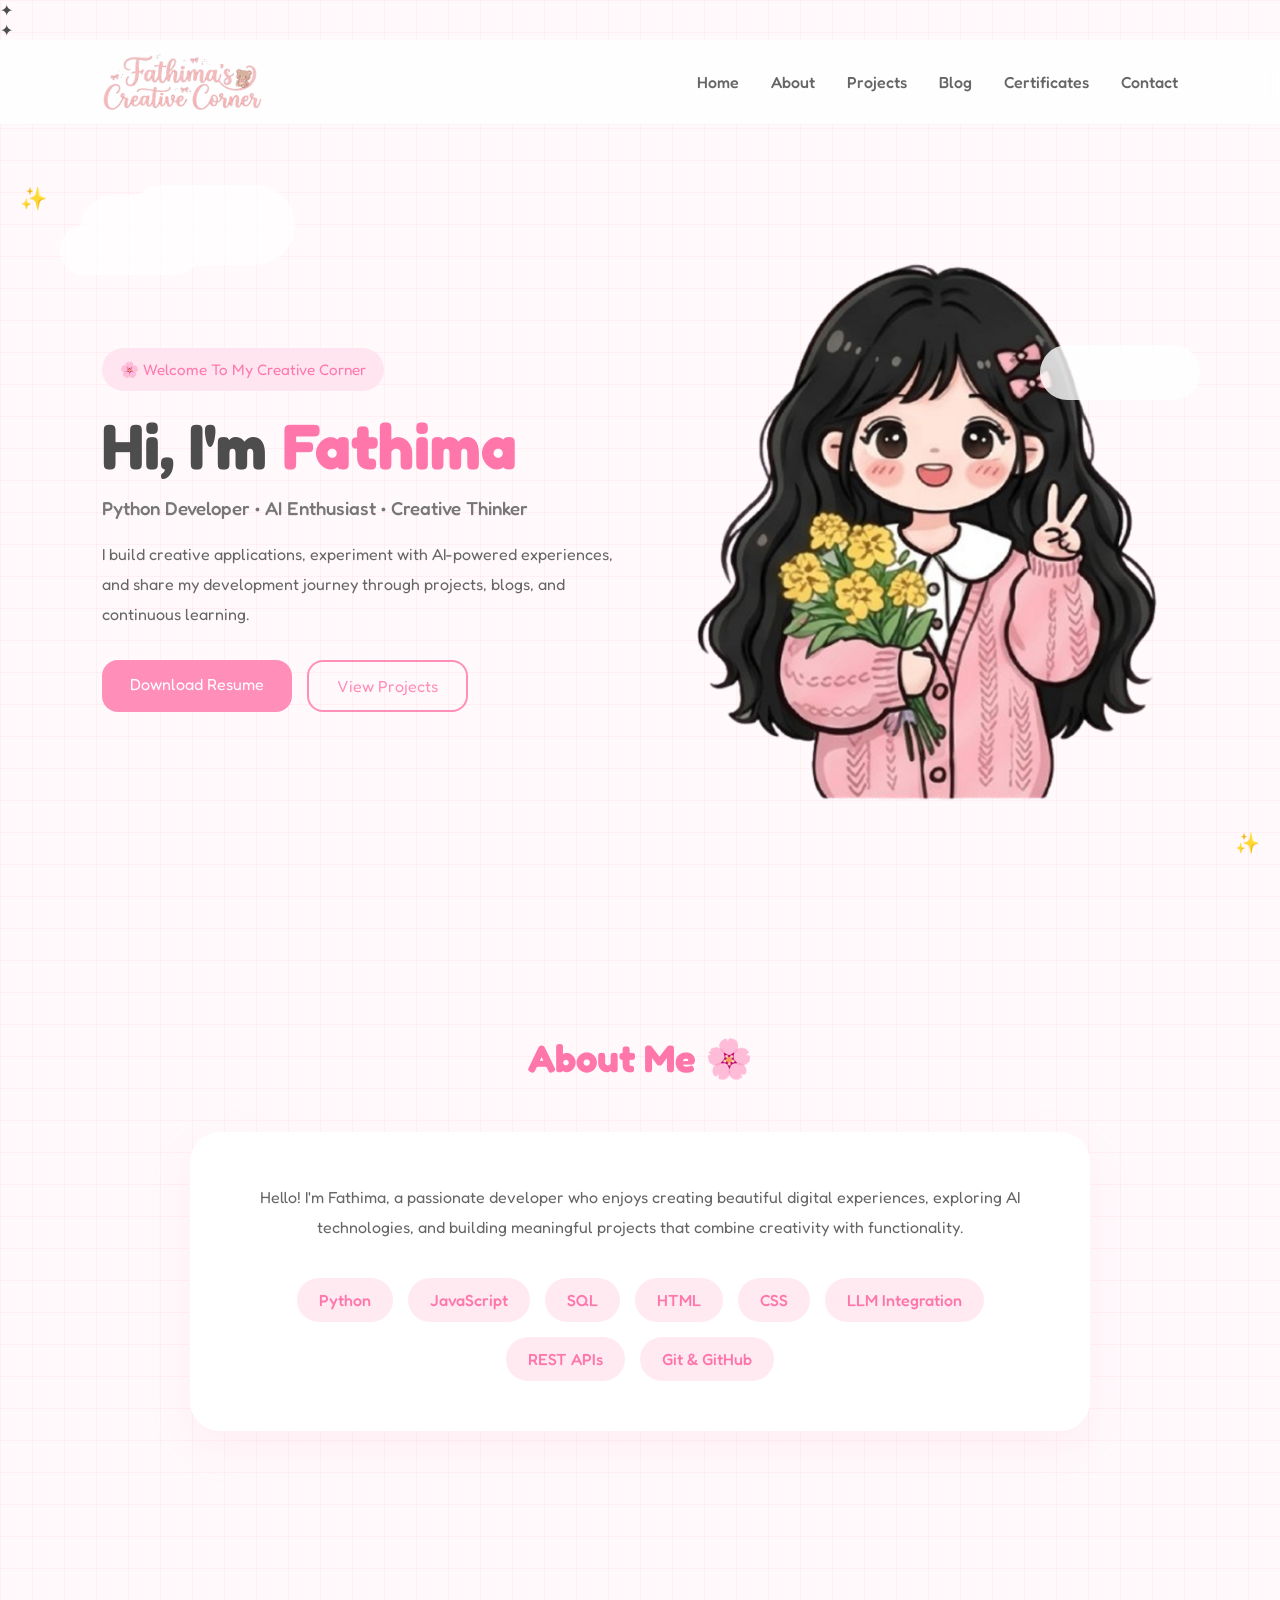
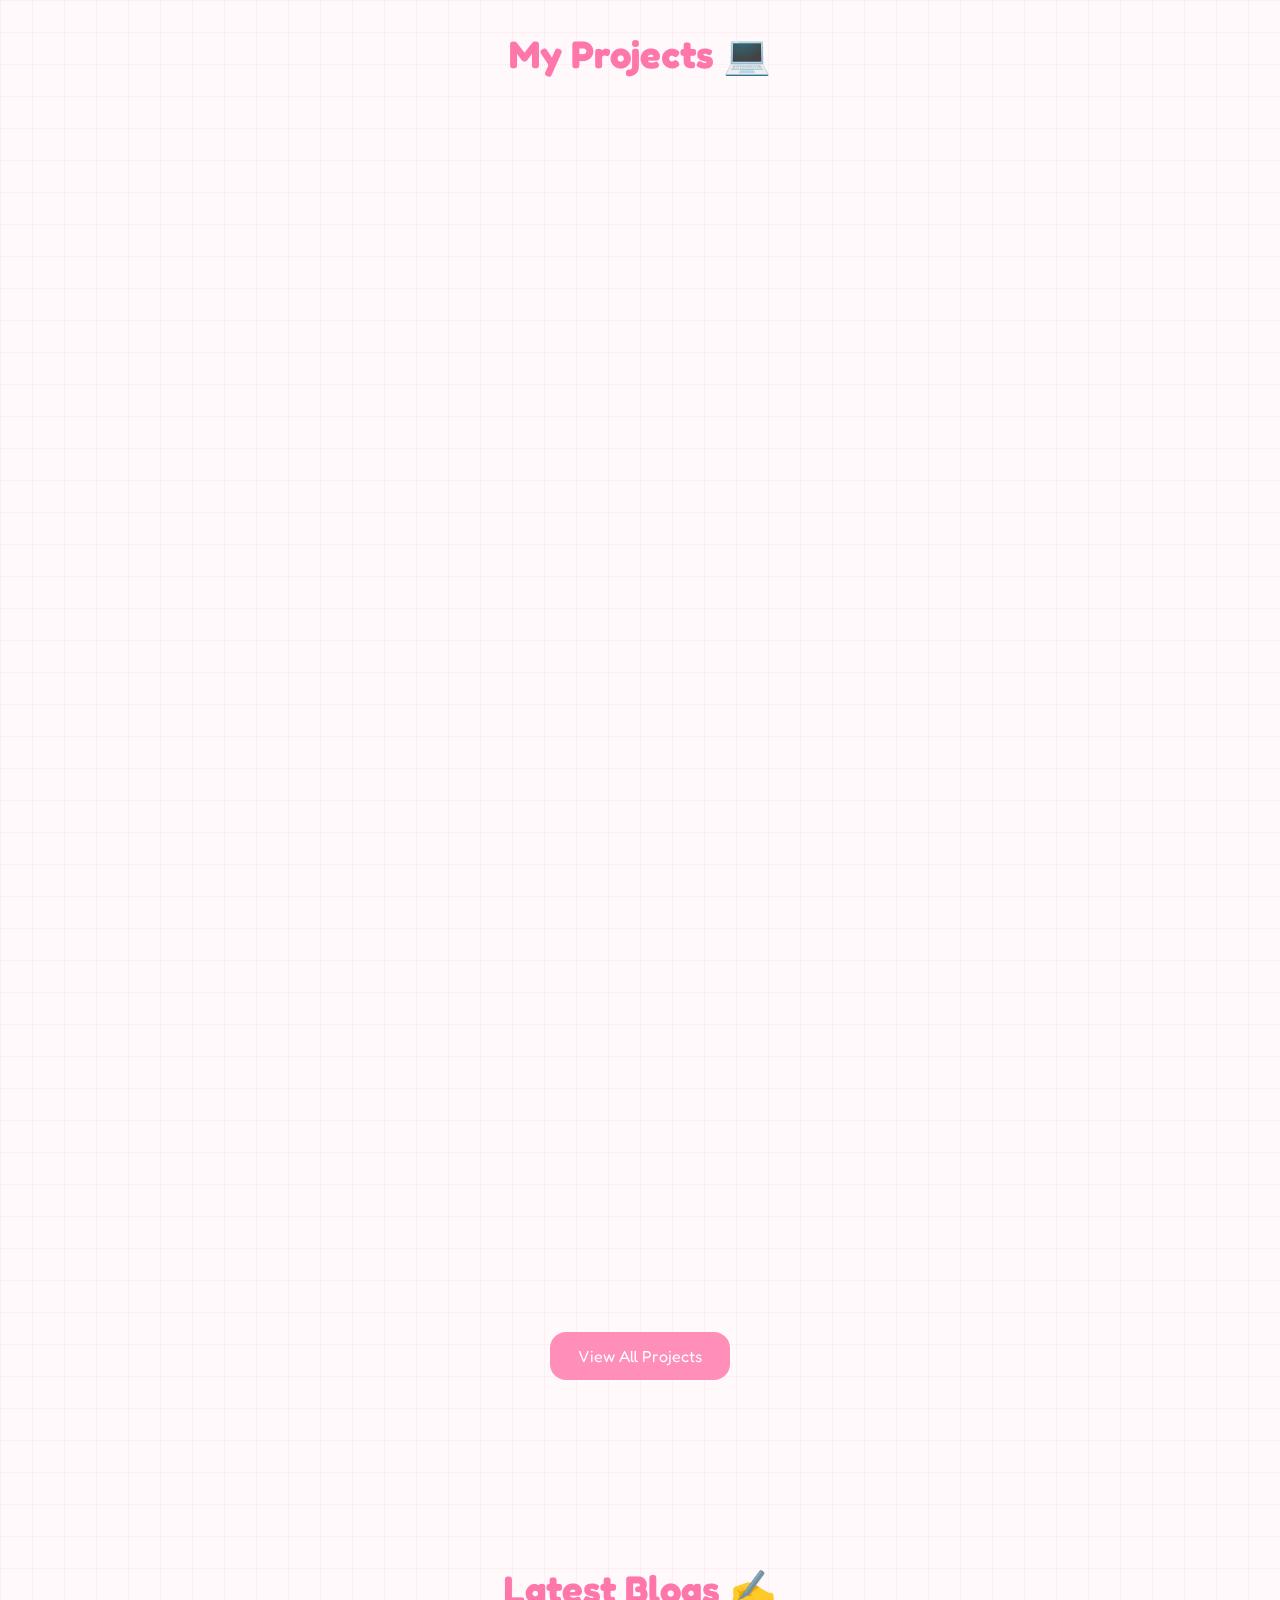
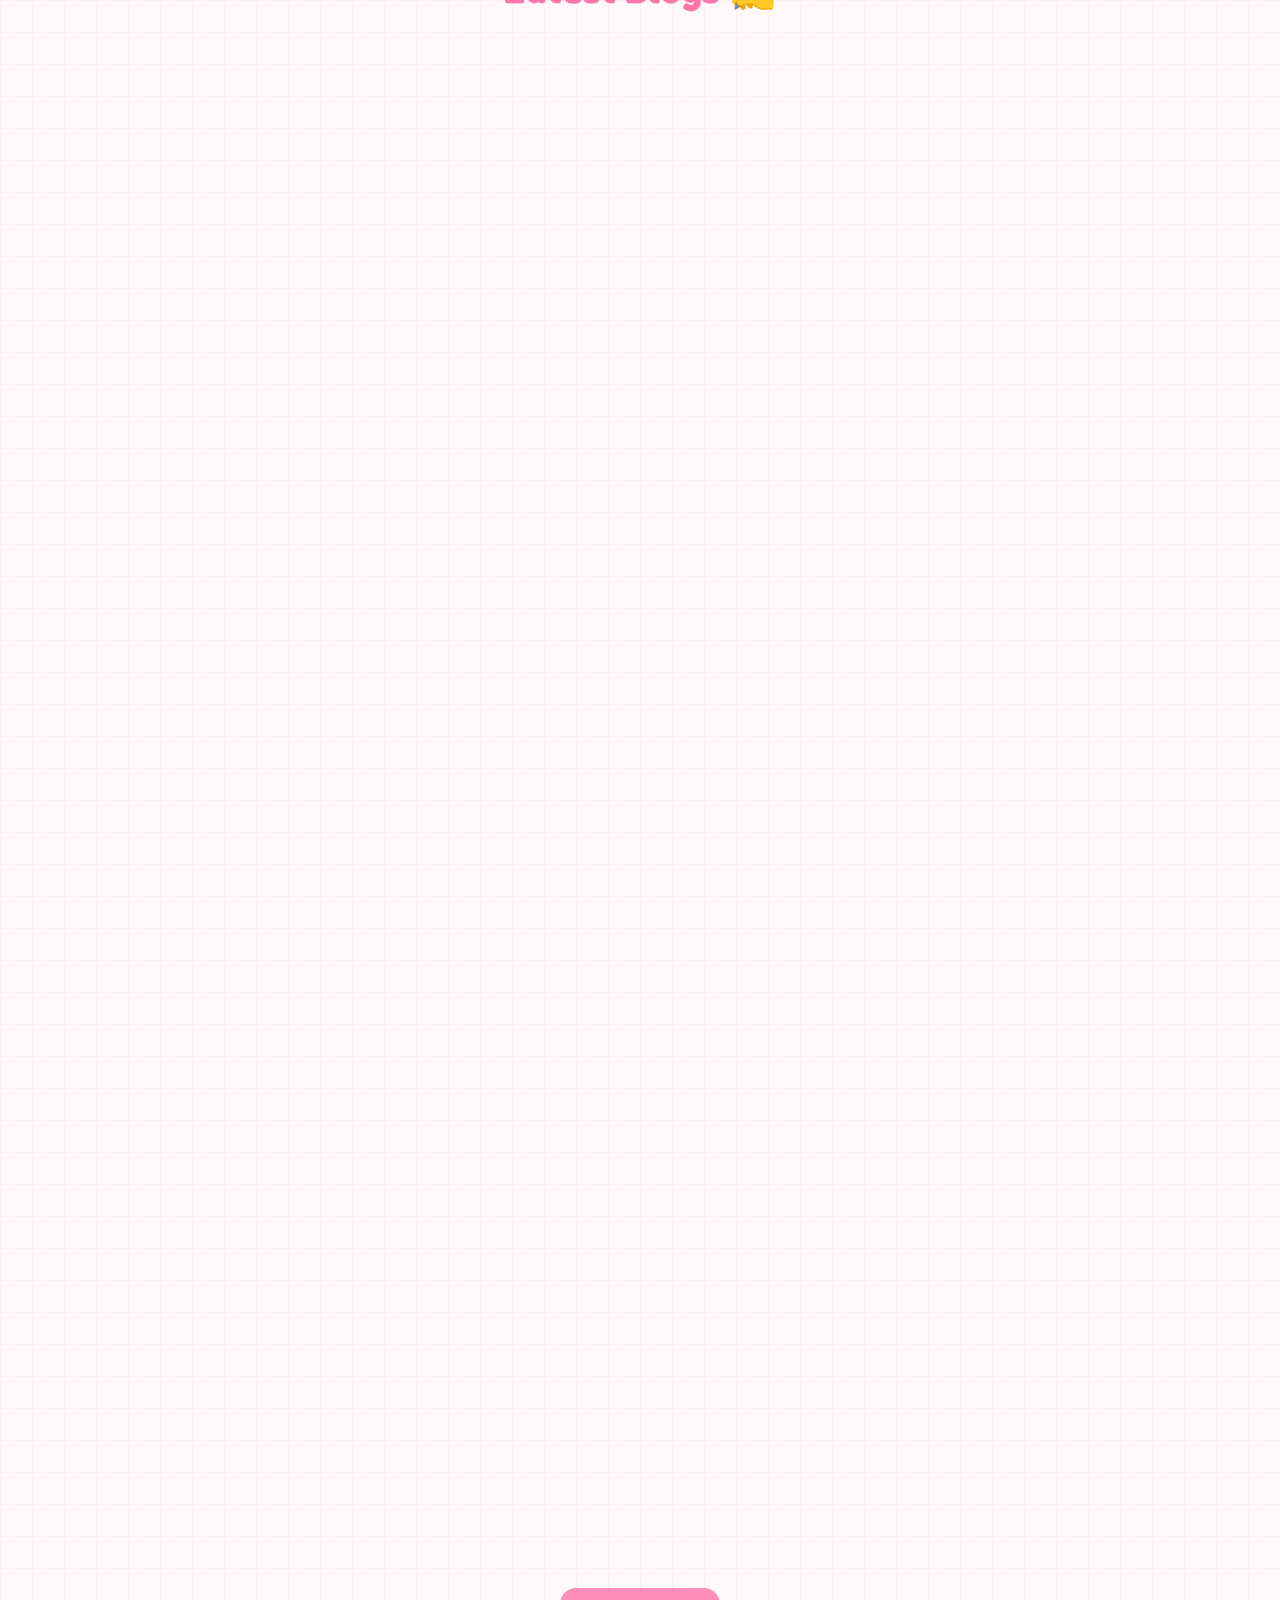
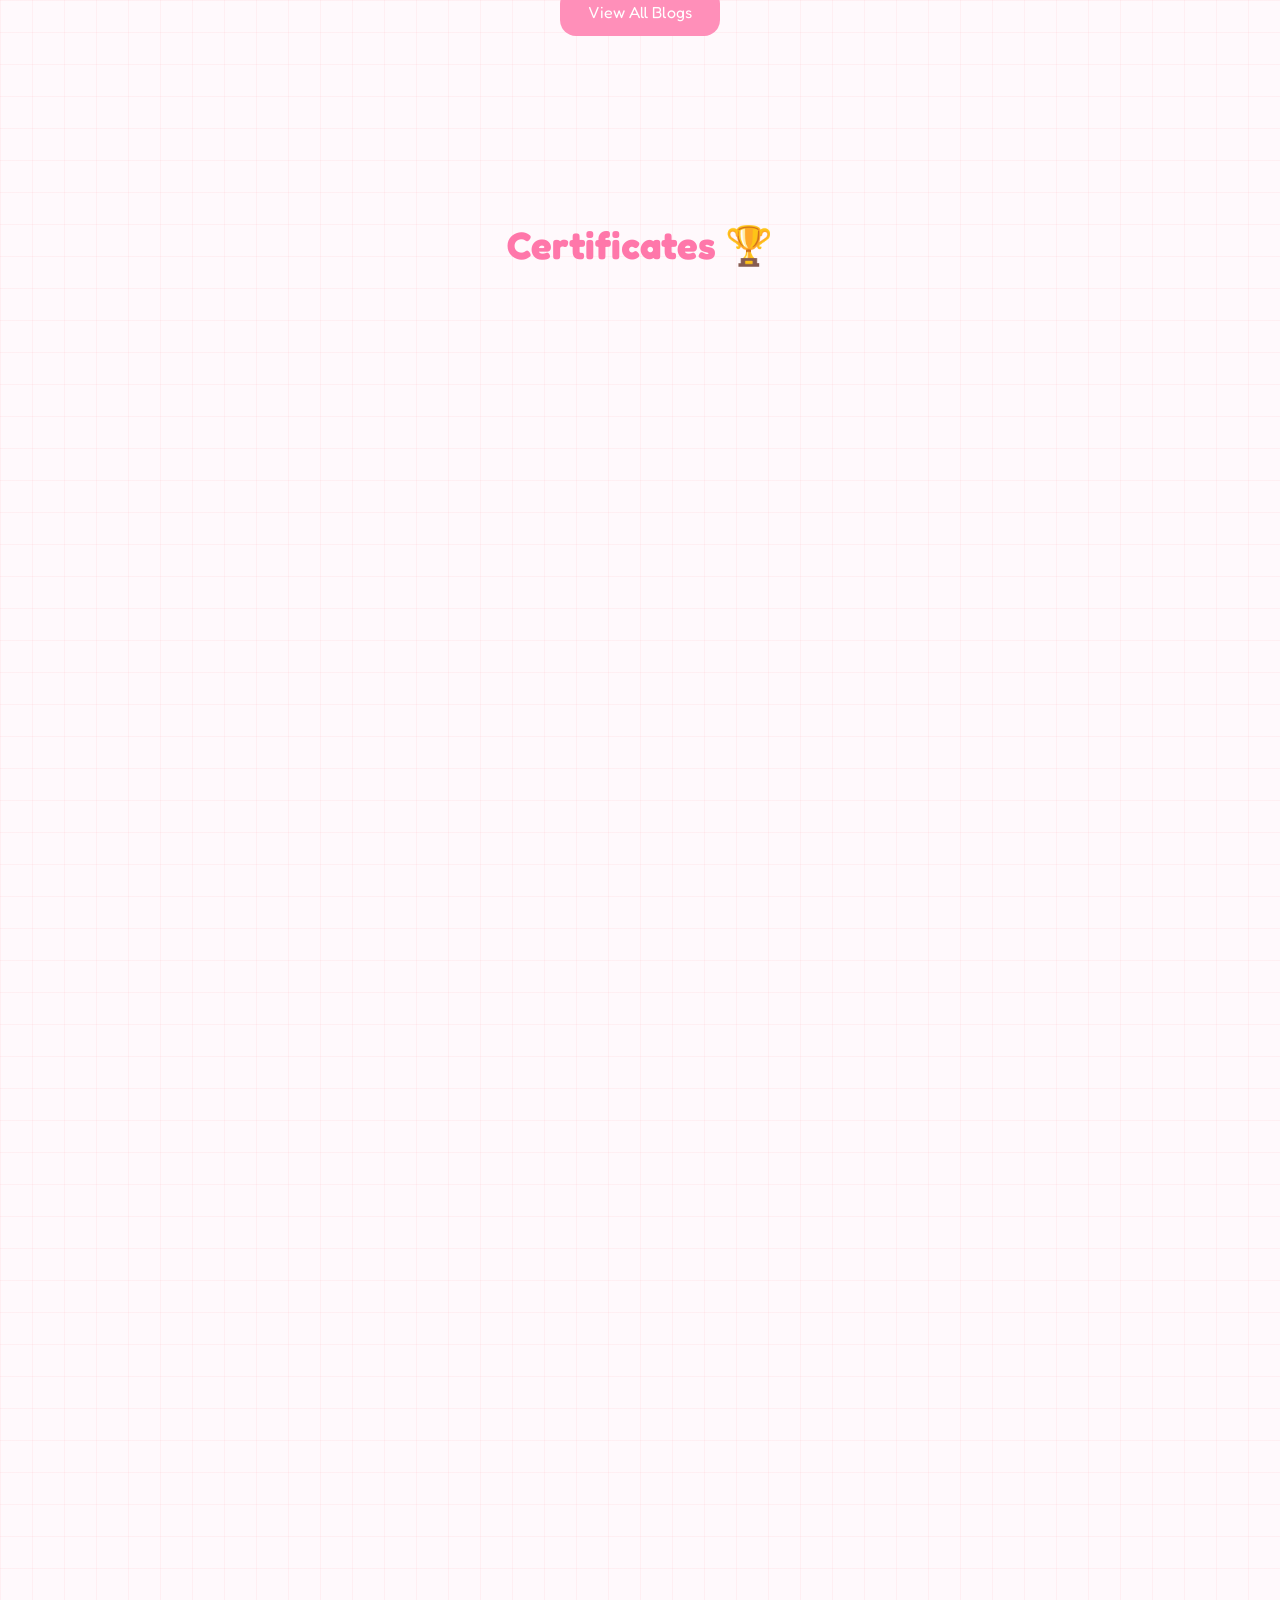
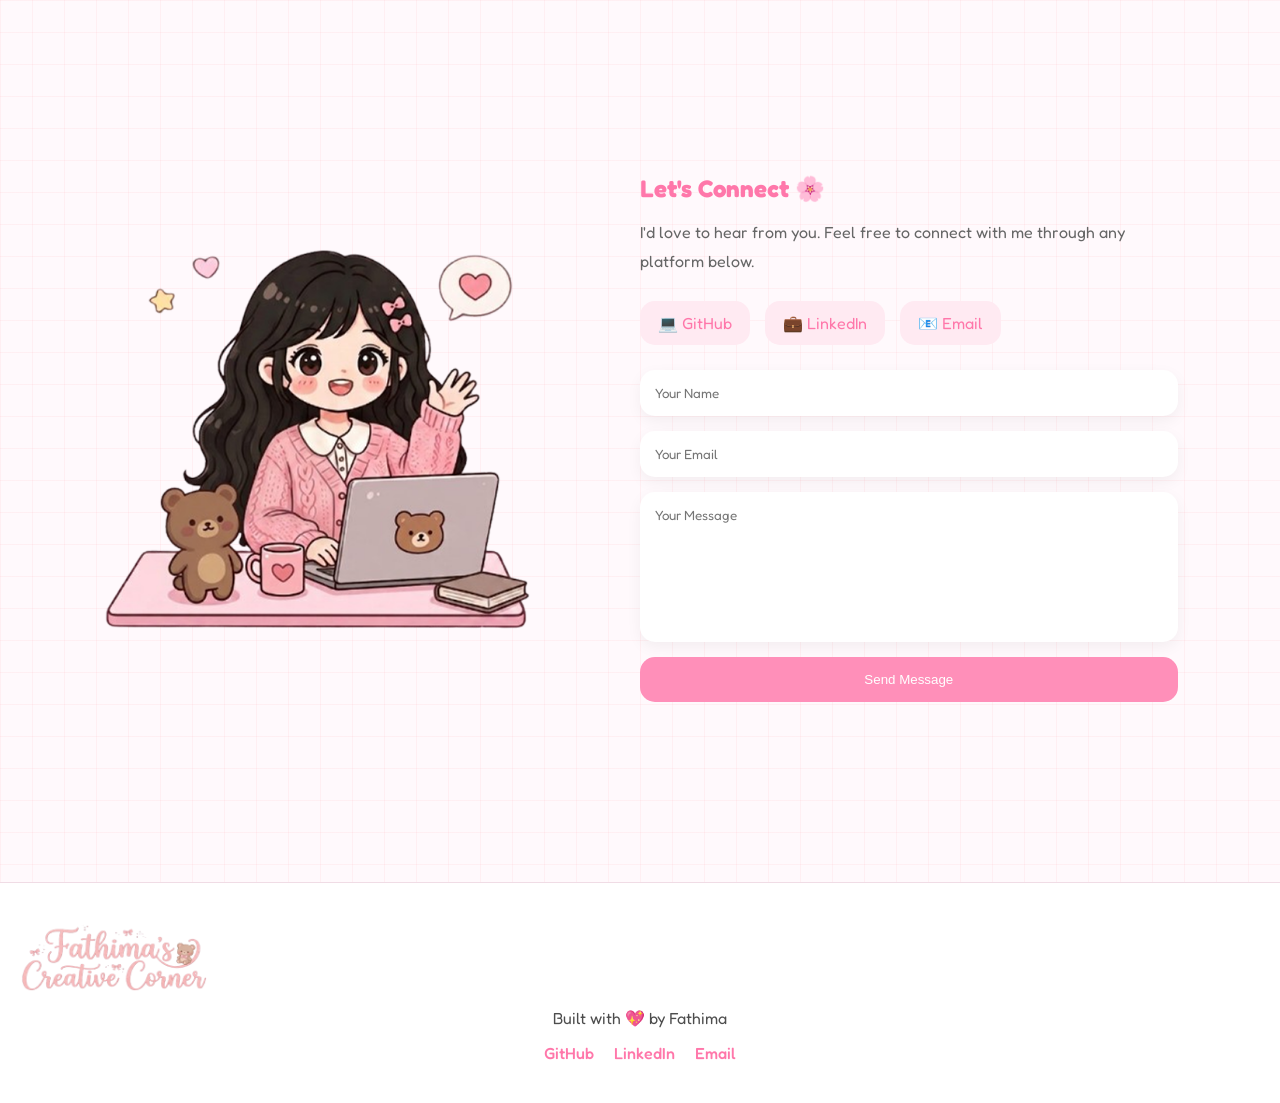
==== index.html @ 023cfc57 "Initial portfolio blog deployment" ====
<!DOCTYPE html>
<html lang="en">

<head>

    <meta charset="UTF-8">

    <meta name="viewport"
          content="width=device-width, initial-scale=1.0">

    <title>Fathima's Creative Corner</title>

    <link rel="icon"
          href="assets/logo/favicon-teddy.png">

    <link rel="stylesheet"
          href="css/style.css">

    <link rel="stylesheet"
          href="css/animations.css">

    <link rel="stylesheet"
          href="css/responsive.css">

    <link href="https://fonts.googleapis.com/css2?family=Fredoka:wght@300;400;500;600;700&display=swap"
          rel="stylesheet">

</head>

<body>

    <!-- DECORATIONS -->

    <div class="decorations">

        <div class="cloud cloud-1"></div>
        <div class="cloud cloud-2"></div>

        <div class="heart heart-1"></div>
        <div class="heart heart-2"></div>

        <div class="star star-1">✦</div>
        <div class="star star-2">✦</div>

        <div class="sparkle sparkle-1"></div>
        <div class="sparkle sparkle-2"></div>

    </div>

    <!-- NAVBAR -->

    <nav class="navbar">

        <div class="logo">

            <img
                src="assets/logo/logo.png"
                alt="Fathima Logo">

        </div>

        <ul class="nav-links">

            <li><a href="#">Home</a></li>

            <li><a href="#about">About</a></li>

            <li><a href="pages/projects.html">Projects</a></li>

            <li><a href="pages/blog.html">Blog</a></li>

            <li><a href="pages/certificates.html">Certificates</a></li>

            <li><a href="pages/contact.html">Contact</a></li>

        </ul>

    </nav>

    <!-- HERO -->

    <section class="hero">

        <div class="hero-text">

            <span class="hero-tag">

                🌸 Welcome To My Creative Corner

            </span>

            <h1>

                Hi, I'm <span>Fathima</span>

            </h1>

            <h3>

                Python Developer • AI Enthusiast • Creative Thinker

            </h3>

            <p>

                I build creative applications, experiment with AI-powered
                experiences, and share my development journey through
                projects, blogs, and continuous learning.

            </p>

            <div class="hero-buttons">

                <a href="resume/fathima-resume.pdf"
                       download
                    class="btn-primary">
                      Download Resume
                </a>

                <a href="pages/projects.html"
                   class="btn-secondary">

                    View Projects

                </a>

            </div>

        </div>

        <div class="hero-image">

            <img
                src="assets/hero/hero-image.png"
                alt="Hero Character">

        </div>

    </section>

    <!-- ABOUT -->

    <section id="about"
             class="about">

        <div class="section-heading">

            <h2>

                About Me 🌸

            </h2>

        </div>

        <div class="about-card">

            <p>

                Hello! I'm Fathima, a passionate developer who enjoys
                creating beautiful digital experiences, exploring AI
                technologies, and building meaningful projects that combine
                creativity with functionality.

            </p>

            <div class="skills">

                <span>Python</span>
                <span>JavaScript</span>
                <span>SQL</span>
                <span>HTML</span>
                <span>CSS</span>
                <span>LLM Integration</span>
                <span>REST APIs</span>
                <span>Git & GitHub</span>

            </div>

        </div>

    </section>

    <!-- PROJECTS -->

    <section class="projects-preview">

        <div class="section-heading">

            <h2>

                My Projects 💻

            </h2>

        </div>

        <div id="projectContainer"
             class="project-grid">

        </div>

        <div class="view-more">

            <a href="pages/projects.html"
               class="btn-primary">

                View All Projects

            </a>

        </div>

    </section>

    <!-- BLOGS -->

    <section class="blog-preview">

        <div class="section-heading">

            <h2>

                Latest Blogs ✍️

            </h2>

        </div>

        <div id="blogContainer"
             class="blog-grid">

        </div>

        <div class="view-more">

            <a href="pages/blog.html"
               class="btn-primary">

                View All Blogs

            </a>

        </div>

    </section>

    <!-- CERTIFICATES -->

    <section class="certificates">

        <div class="section-heading">

            <h2>

                Certificates 🏆

            </h2>

        </div>

        <div id="certificateContainer"
             class="certificate-grid">

        </div>

    </section>

    <!-- CONTACT -->

    <section class="contact-section">

        <div class="contact-wrapper">

            <div class="contact-image">

                <img
                    src="assets/contact/contact-image.png"
                    alt="Contact Illustration">

            </div>

            <div class="contact-content">

                <h2>

                    Let's Connect 🌸

                </h2>

                <p>

                    I'd love to hear from you.
                    Feel free to connect with me through any platform below.

                </p>

                <div class="social-links">

                    <a href="https://github.com/fathimamh04"
                       target="_blank">

                        💻 GitHub

                    </a>

                    <a href="https://www.linkedin.com/in/fathima-m04"
                       target="_blank">

                        💼 LinkedIn

                    </a>

                    <a href="mailto:fathimahm04@gmail.com">

                        📧 Email

                    </a>

                </div>

                <form>

                    <input
                        type="text"
                        placeholder="Your Name">

                    <input
                        type="email"
                        placeholder="Your Email">

                    <textarea
                        placeholder="Your Message"></textarea>

                    <button type="submit">

                        Send Message

                    </button>

                </form>

            </div>

        </div>

    </section>

    <!-- FOOTER -->

    <footer>

        <img
            src="assets/logo/logo.png"
            alt="Logo"
            class="footer-logo">

        <p>

            Built with 💖 by Fathima

        </p>

        <div class="footer-links">

            <a href="https://github.com/fathimamh04"
               target="_blank">

                GitHub

            </a>

            <a href="https://www.linkedin.com/in/fathima-m04"
               target="_blank">

                LinkedIn

            </a>

            <a href="mailto:fathimahm04@gmail.com">

                Email

            </a>

        </div>

    </footer>

    <!-- JAVASCRIPT -->

    <script src="js/main.js"></script>
    <script src="js/projects.js"></script>
    <script src="js/blog.js"></script>
    <script src="js/certificates.js"></script>

</body>

</html>
---- css/style.css ----
/* =========================
   GLOBAL
========================= */

*{
    margin:0;
    padding:0;
    box-sizing:border-box;
}

html{
    scroll-behavior:smooth;
}

body{
    font-family:'Fredoka',sans-serif;
    background:#fff9fc;
    color:#4d4d4d;
    overflow-x:hidden;

    background-image:
    linear-gradient(
        rgba(255,182,193,.15) 1px,
        transparent 1px),
    linear-gradient(
        90deg,
        rgba(255,182,193,.15) 1px,
        transparent 1px);

    background-size:32px 32px;
}

img{
    max-width:100%;
    display:block;
}

a{
    text-decoration:none;
}

ul{
    list-style:none;
}

/* =========================
   NAVBAR
========================= */

.navbar{

    width:100%;
    height:85px;

    display:flex;
    align-items:center;
    justify-content:space-between;

    padding:0 8%;

    position:sticky;
    top:0;

    background:rgba(255,255,255,.85);
    backdrop-filter:blur(12px);

    z-index:1000;

    border-bottom:
    1px solid rgba(255,182,193,.15);
}

.logo img{

    height:60px;
}

.nav-links{

    display:flex;
    gap:2rem;
}

.nav-links a{

    color:#666;
    font-weight:500;

    transition:.3s;
}

.nav-links a:hover{

    color:#ff77aa;
}

/* =========================
   HERO
========================= */

.hero{

    min-height:90vh;

    display:flex;
    align-items:center;
    justify-content:space-between;

    gap:60px;

    padding:4rem 8%;

    position:relative;
}

.hero-text{

    width:50%;
}

.hero-tag{

    display:inline-block;

    background:#ffe5f0;

    color:#ff77aa;

    padding:12px 18px;

    border-radius:40px;

    font-size:.95rem;
}

.hero h1{

    margin-top:20px;

    font-size:4rem;

    line-height:1.1;
}

.hero h1 span{

    color:#ff77aa;
}

.hero h3{

    margin-top:15px;

    color:#777;

    font-weight:500;
}

.hero p{

    margin-top:20px;

    max-width:520px;

    line-height:1.9;

    color:#666;
}

.hero-buttons{

    margin-top:30px;

    display:flex;
    gap:15px;

    flex-wrap:wrap;
}

.btn-primary{

    background:#ff8fb9;
    color:white;

    padding:14px 28px;

    border-radius:16px;

    transition:.3s;
}

.btn-primary:hover{

    transform:translateY(-3px);
}

.btn-secondary{

    border:2px solid #ff8fb9;

    color:#ff8fb9;

    padding:14px 28px;

    border-radius:16px;

    transition:.3s;
}

.btn-secondary:hover{

    background:#ff8fb9;
    color:white;
}

.hero-image{

    width:45%;

    display:flex;
    justify-content:center;
}

.hero-image img{

    width:100%;
    max-width:520px;

    object-fit:contain;
}
/* =========================
   SECTION HEADINGS
========================= */

.section-heading{

    text-align:center;

    margin-bottom:50px;
}

.section-heading h2{

    font-size:2.4rem;

    color:#ff77aa;
}

/* =========================
   ABOUT
========================= */

.about{

    padding:100px 8%;
}

.about-card{

    max-width:900px;

    margin:auto;

    background:white;

    padding:50px;

    border-radius:30px;

    text-align:center;

    box-shadow:
    0 15px 40px rgba(255,182,193,.15);
}

.about-card p{

    line-height:1.9;

    color:#666;
}

.skills{

    margin-top:35px;

    display:flex;
    justify-content:center;
    flex-wrap:wrap;

    gap:15px;
}

.skills span{

    background:#ffeaf2;

    color:#ff77aa;

    padding:12px 22px;

    border-radius:50px;

    font-weight:500;
}

/* =========================
   PROJECTS
========================= */

.projects-preview{

    padding:100px 8%;
}

.project-grid{

    display:grid;

    grid-template-columns:
    repeat(auto-fit,minmax(320px,1fr));

    gap:30px;
}

.project-card{

    background:white;

    border-radius:25px;

    overflow:hidden;

    transition:.35s;

    box-shadow:
    0 10px 25px rgba(255,182,193,.15);
}

.project-card:hover{

    transform:
    translateY(-8px);
}

.project-card img{

    width:100%;

    height:220px;

    object-fit:cover;

    transition:.4s;
}

.project-card:hover img{

    transform:scale(1.05);
}

.project-content{

    padding:25px;
}

.project-content h3{

    margin-bottom:12px;

    color:#444;
}

.project-content p{

    color:#777;

    line-height:1.8;
}

.project-tech{

    margin-top:18px;

    display:flex;

    gap:10px;

    flex-wrap:wrap;
}

.project-tech span{

    background:#ffeaf2;

    color:#ff77aa;

    padding:8px 14px;

    border-radius:30px;

    font-size:.85rem;
}

.project-links{

    display:flex;

    gap:12px;

    margin-top:22px;

    flex-wrap:wrap;
}

.project-links .btn-primary,
.project-links .btn-secondary{

    padding:10px 18px;

    font-size:.9rem;
}

.view-more{

    text-align:center;

    margin-top:40px;
}

/* =========================
   BLOGS
========================= */

.blog-preview{

    padding:100px 8%;
}

.blog-grid{

    display:grid;

    grid-template-columns:
    repeat(auto-fit,minmax(320px,1fr));

    gap:30px;
}

.blog-card{

    background:white;

    border-radius:25px;

    overflow:hidden;

    transition:.35s;

    box-shadow:
    0 10px 25px rgba(255,182,193,.15);
}

.blog-card:hover{

    transform:
    translateY(-8px);
}

.blog-card img{

    width:100%;

    height:220px;

    object-fit:cover;

    transition:.4s;
}

.blog-card:hover img{

    transform:scale(1.05);
}

.blog-content{

    padding:25px;
}

.blog-date{

    color:#ff77aa;

    font-size:.9rem;

    font-weight:500;
}

.blog-content h3{

    margin:12px 0;

    color:#444;
}

.blog-content p{

    color:#777;

    line-height:1.8;
}

.read-more{

    display:inline-block;

    margin-top:18px;

    color:#ff77aa;

    font-weight:600;

    transition:.3s;
}

.read-more:hover{

    transform:
    translateX(5px);
}
/* =========================
   CERTIFICATES
========================= */

.certificates{

    padding:100px 8%;
}

.certificate-grid{

    display:grid;

    grid-template-columns:
    repeat(auto-fit,minmax(280px,1fr));

    gap:25px;
}

.certificate-card{

    background:white;

    border-radius:25px;

    overflow:hidden;

    text-align:center;

    box-shadow:
    0 10px 25px rgba(255,182,193,.15);

    transition:.3s;
}

.certificate-card:hover{

    transform:translateY(-8px);
}

.certificate-card img{

    width:100%;

    height:220px;

    object-fit:cover;
}

.certificate-card h3{

    padding:20px;

    font-size:1rem;

    color:#444;
}

/* =========================
   CONTACT
========================= */

.contact-section{

    padding:100px 8%;
}

.contact-wrapper{

    display:flex;

    align-items:center;

    justify-content:space-between;

    gap:50px;
}

.contact-image{

    width:40%;
}

.contact-image img{

    width:100%;
}

.contact-content{

    width:50%;
}

.contact-content h2{

    margin-bottom:15px;

    color:#ff77aa;
}

.contact-content p{

    margin-bottom:25px;

    color:#666;
    line-height:1.8;
}

.social-links{

    display:flex;

    gap:15px;

    flex-wrap:wrap;

    margin-bottom:25px;
}

.social-links a{

    text-decoration:none;

    background:#ffeaf2;

    color:#ff77aa;

    padding:12px 18px;

    border-radius:15px;

    transition:.3s;
}

.social-links a:hover{

    transform:translateY(-3px);
}

.contact-content form{

    display:flex;

    flex-direction:column;

    gap:15px;
}

.contact-content input,
.contact-content textarea{

    padding:15px;

    border:none;

    border-radius:15px;

    background:#fff;

    box-shadow:0 5px 15px rgba(0,0,0,.05);

    font-family:inherit;

    outline:none;
}

.contact-content textarea{

    height:150px;

    resize:none;
}

.contact-content button{

    border:none;

    background:#ff8fb9;

    color:white;

    padding:15px;

    border-radius:15px;

    cursor:pointer;

    transition:.3s;
}

.contact-content button:hover{

    transform:translateY(-3px);
}

/* =========================
   FOOTER
========================= */

footer{

    margin-top:80px;

    background:white;

    text-align:center;

    padding:40px 20px;

    border-top:1px solid #f0dce5;
}

.footer-logo{

    height:70px;

    margin-bottom:15px;
}

.footer-links{

    margin-top:15px;

    display:flex;

    justify-content:center;

    gap:20px;

    flex-wrap:wrap;
}

.footer-links a{

    text-decoration:none;

    color:#ff77aa;

    font-weight:500;
}

/* =========================
   ARTICLE PAGES
========================= */

.article-page{

    min-height:100vh;

    padding:100px 20px;

    background:#fff9fc;
}

.article-container{

    max-width:900px;

    margin:auto;

    background:white;

    padding:40px;

    border-radius:30px;

    box-shadow:0 10px 30px rgba(255,143,185,.12);
}

.article-cover{

    width:100%;

    border-radius:25px;

    margin-bottom:25px;
}

.article-date{

    color:#ff77aa;

    font-size:.9rem;

    font-weight:500;
}

.article-container h1{

    margin-top:15px;

    margin-bottom:25px;

    font-size:2.8rem;

    color:#333;
}

.article-content{

    line-height:2;

    color:#555;
}

.article-content h2{

    margin-top:40px;

    margin-bottom:15px;

    color:#ff77aa;
}

.article-content p{

    margin-bottom:20px;
}

/* =========================
   SCROLLBAR
========================= */

::-webkit-scrollbar{

    width:10px;
}

::-webkit-scrollbar-track{

    background:#fff4f8;
}

::-webkit-scrollbar-thumb{

    background:#ff8fb9;

    border-radius:10px;
}

/* =========================
   ANIMATION SUPPORT
========================= */

.about-card,
.project-card,
.blog-card,
.certificate-card{

    opacity:0;

    transform:translateY(40px);

    transition:0.7s ease;
}

.show{

    opacity:1;

    transform:translateY(0);
}

/* =========================
   SMALL FIXES
========================= */

button,
.btn-primary,
.btn-secondary{

    transition:0.3s;
}

button:hover,
.btn-primary:hover,
.btn-secondary:hover{

    opacity:0.9;
}
---- css/animations.css ----
/* ====================================
   FLOAT ANIMATIONS
==================================== */

@keyframes float {

    0%,100%{
        transform:translateY(0);
    }

    50%{
        transform:translateY(-15px);
    }
}

@keyframes twinkle {

    0%,100%{
        opacity:1;
        transform:scale(1);
    }

    50%{
        opacity:.4;
        transform:scale(.8);
    }
}

@keyframes cloudFloat {

    0%,100%{
        transform:translateX(0);
    }

    50%{
        transform:translateX(20px);
    }
}

/* ====================================
   HERO DECORATIONS
==================================== */

.hero{

    position:relative;

    overflow:hidden;
}

/* CLOUD 1 */

.hero::before{

    content:"";

    position:absolute;

    width:140px;
    height:50px;

    background:white;

    border-radius:100px;

    top:100px;
    left:60px;

    opacity:.8;

    animation:cloudFloat 8s ease-in-out infinite;

    box-shadow:
        30px -20px 0 10px white,
        80px -25px 0 15px white;
}

/* CLOUD 2 */

.hero::after{

    content:"";

    position:absolute;

    width:160px;
    height:55px;

    background:white;

    border-radius:100px;

    top:220px;
    right:80px;

    opacity:.8;

    animation:cloudFloat 10s ease-in-out infinite;
}

/* ====================================
   FLOATING HEARTS
==================================== */

.hero-content::before{

    content:"❤";

    position:absolute;

    top:250px;
    left:-30px;

    font-size:24px;

    color:#ff8fb9;

    animation:float 4s ease-in-out infinite;
}

.hero-content::after{

    content:"❤";

    position:absolute;

    top:80px;
    right:-20px;

    font-size:18px;

    color:#ffb6c1;

    animation:float 5s ease-in-out infinite;
}

/* ====================================
   SPARKLES
==================================== */

.hero-image::before{

    content:"✨";

    position:absolute;

    top:60px;
    left:20px;

    font-size:22px;

    animation:twinkle 3s infinite;
}

.hero-image::after{

    content:"✨";

    position:absolute;

    bottom:80px;
    right:20px;

    font-size:20px;

    animation:twinkle 2.5s infinite;
}

/* ====================================
   STARS
==================================== */

.star-decoration{

    position:absolute;

    color:#ffd54f;

    font-size:22px;

    animation:twinkle 3s infinite;
}

.star-1{

    top:150px;
    right:250px;
}

.star-2{

    bottom:150px;
    left:150px;
}

/* ====================================
   SCROLL REVEAL
==================================== */

.about-card,
.project-card,
.blog-card,
.certificate-card{

    opacity:0;

    transform:translateY(40px);

    transition:
        opacity .7s ease,
        transform .7s ease;
}

.show{

    opacity:1;

    transform:translateY(0);
}
---- css/responsive.css ----
/* ===================================
   TABLETS & SMALL LAPTOPS
=================================== */

@media (max-width: 900px){

    /* NAVBAR */

    .navbar{

        flex-direction:column;

        height:auto;

        padding:20px;
    }

    .nav-links{

        flex-wrap:wrap;

        justify-content:center;

        margin-top:15px;
    }

    /* HERO */

    .hero{

        flex-direction:column-reverse;

        text-align:center;

        gap:40px;

        padding-top:120px;
    }

    .hero-text,
    .hero-image{

        width:100%;
    }

    .hero-image img{

        max-width:400px;

        width:100%;

        height:auto;

        margin:auto;
    }

    .hero h1{

        font-size:3rem;
    }

    .hero p{

        margin:auto;

        margin-top:20px;
    }

    .hero-buttons{

        justify-content:center;
    }

    /* ABOUT */

    .about-card{

        padding:30px;
    }

    /* CONTACT */

    .contact-wrapper{

        flex-direction:column;

        gap:40px;
    }

    .contact-image,
    .contact-content{

        width:100%;
    }

    .contact-image img{

        max-width:400px;

        width:100%;

        margin:auto;
    }

    /* FOOTER */

    .footer-links{

        flex-wrap:wrap;

        justify-content:center;

        gap:15px;
    }
}

/* ===================================
   MOBILE DEVICES
=================================== */

@media (max-width: 768px){

    .hero{

        padding-top:100px;
    }

    .hero h1{

        font-size:2.5rem;
    }

    .hero p{

        font-size:1rem;
    }

    .hero-image img{

        max-width:320px;
    }

    .contact-image img{

        max-width:320px;
    }

    .article-container{

        padding:25px;
    }

    .article-container h1{

        font-size:2rem;
    }
}

/* ===================================
   SMALL PHONES
=================================== */

@media (max-width: 480px){

    .hero h1{

        font-size:2rem;
    }

    .hero-image img{

        max-width:280px;
    }

    .contact-image img{

        max-width:280px;
    }

    .hero-buttons{

        flex-direction:column;

        gap:15px;
    }

    .btn{

        width:100%;
    }

    .article-container{

        padding:20px;
    }

    .article-container h1{

        font-size:1.7rem;
    }
}
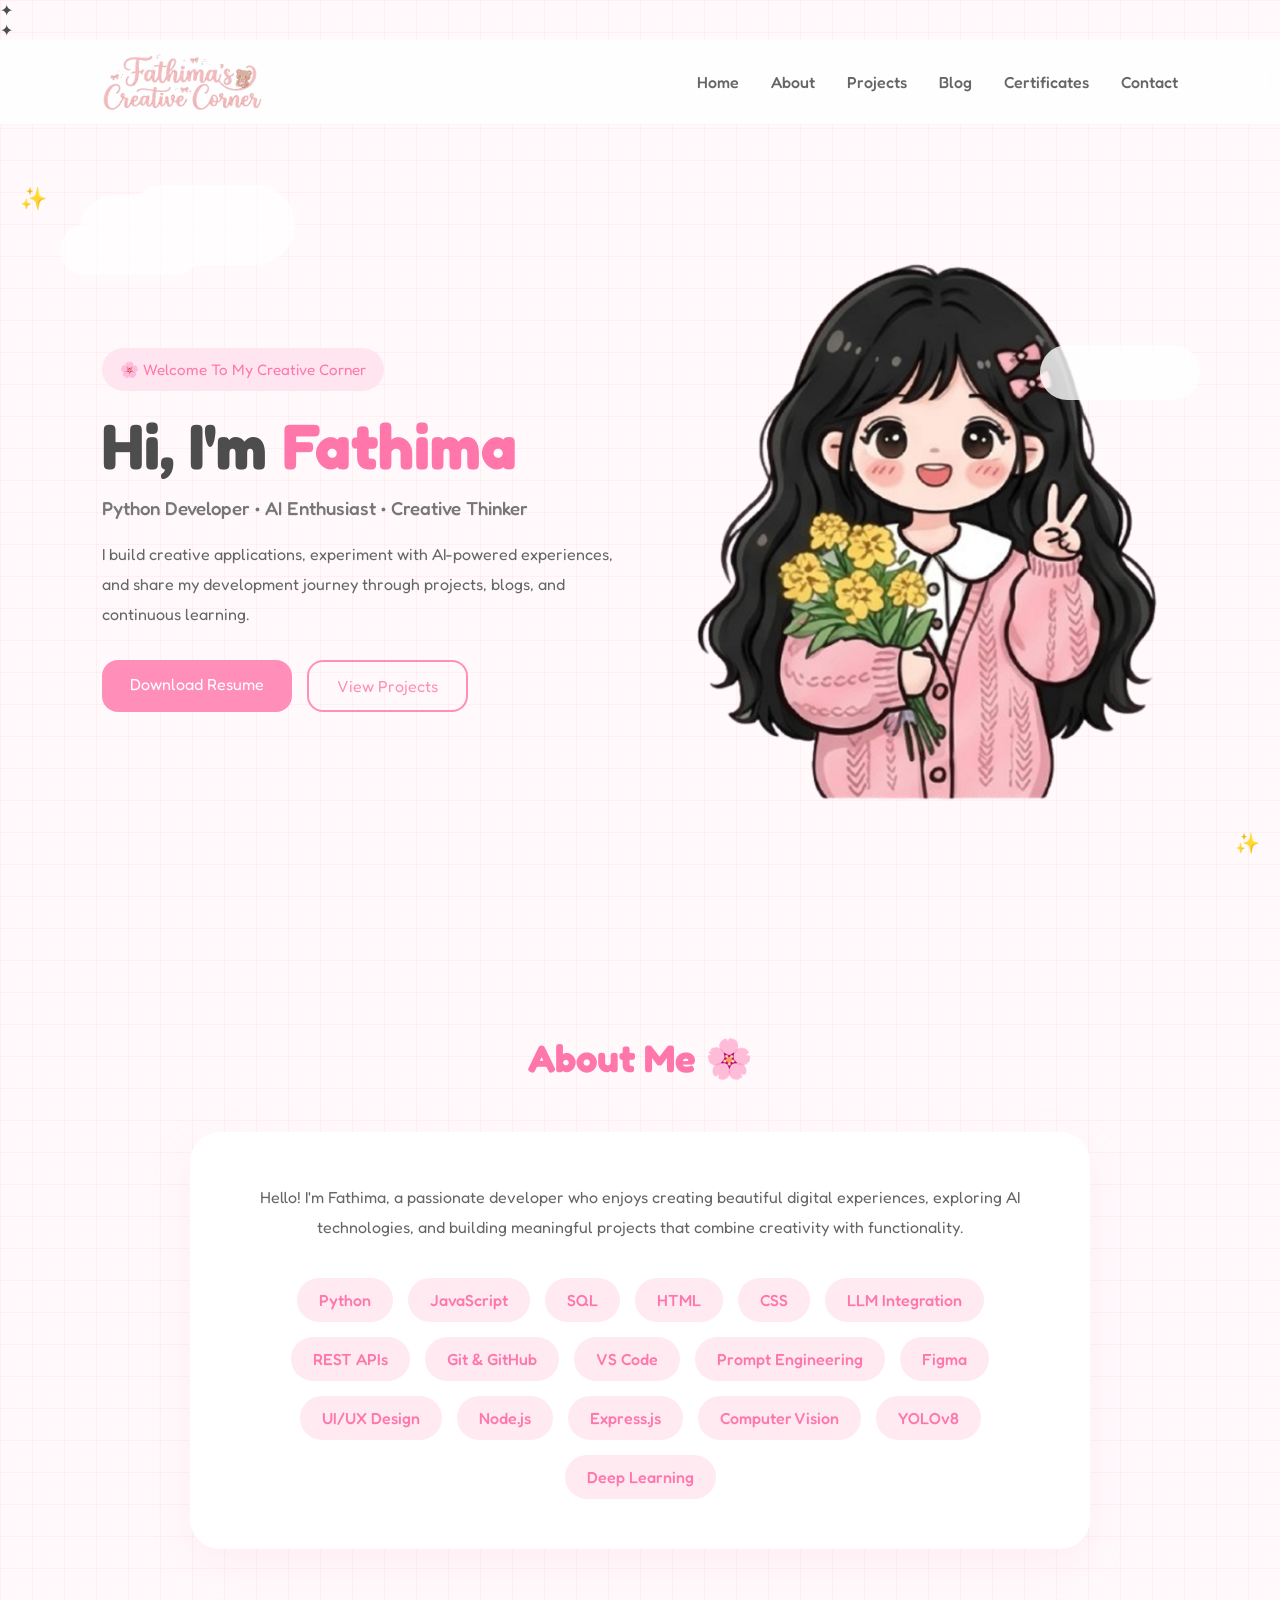
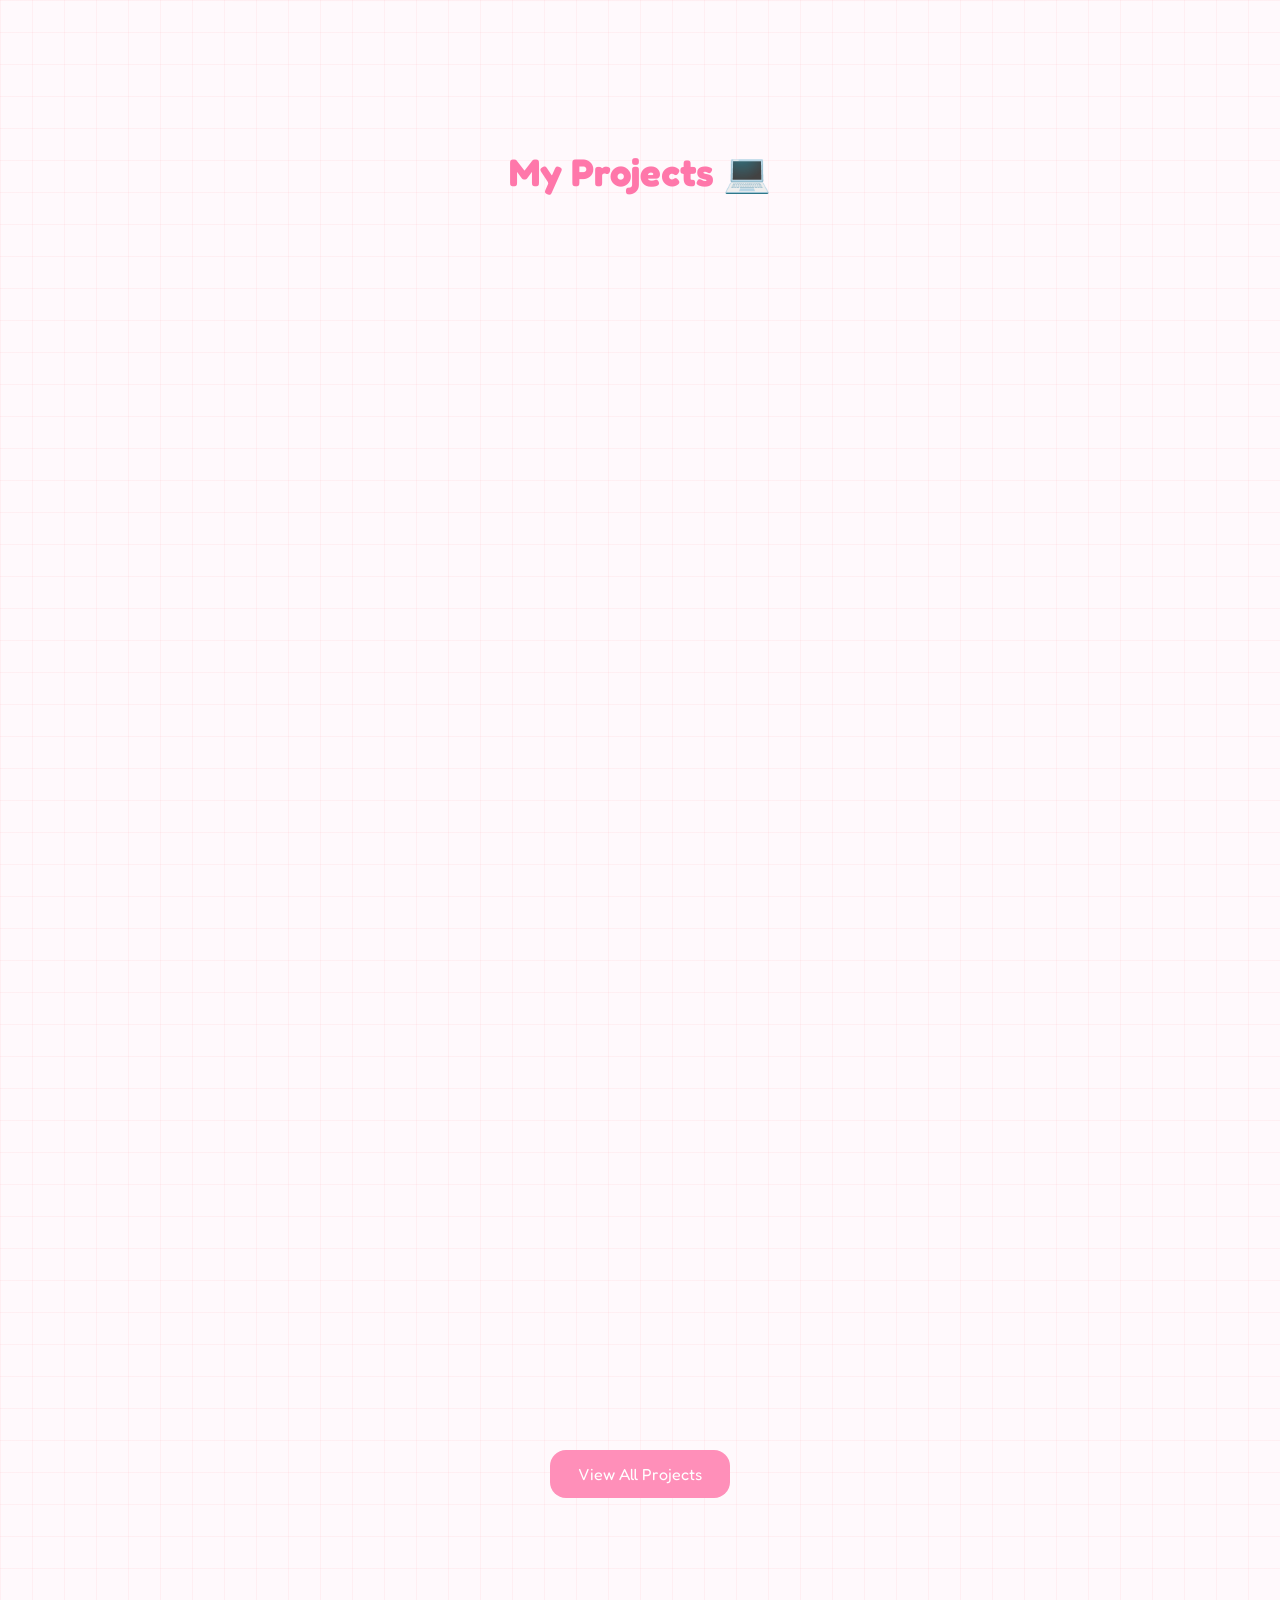
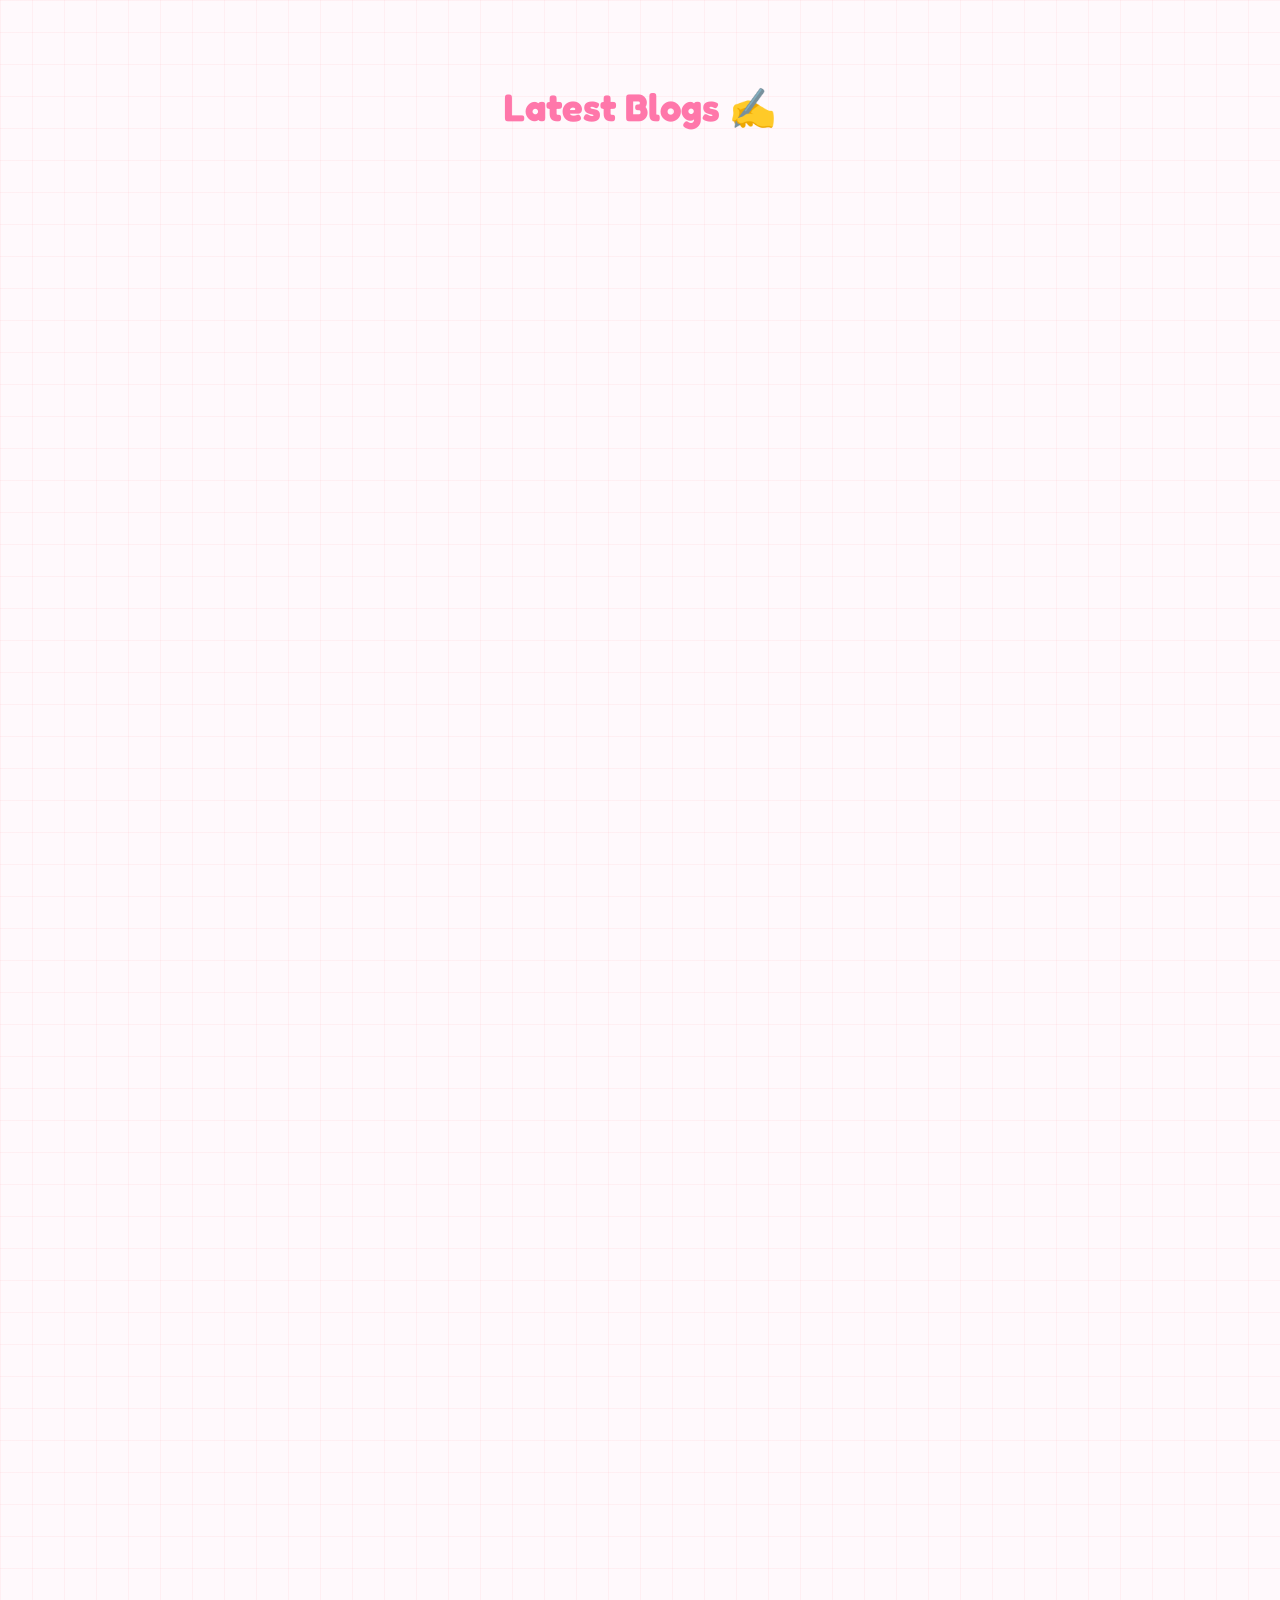
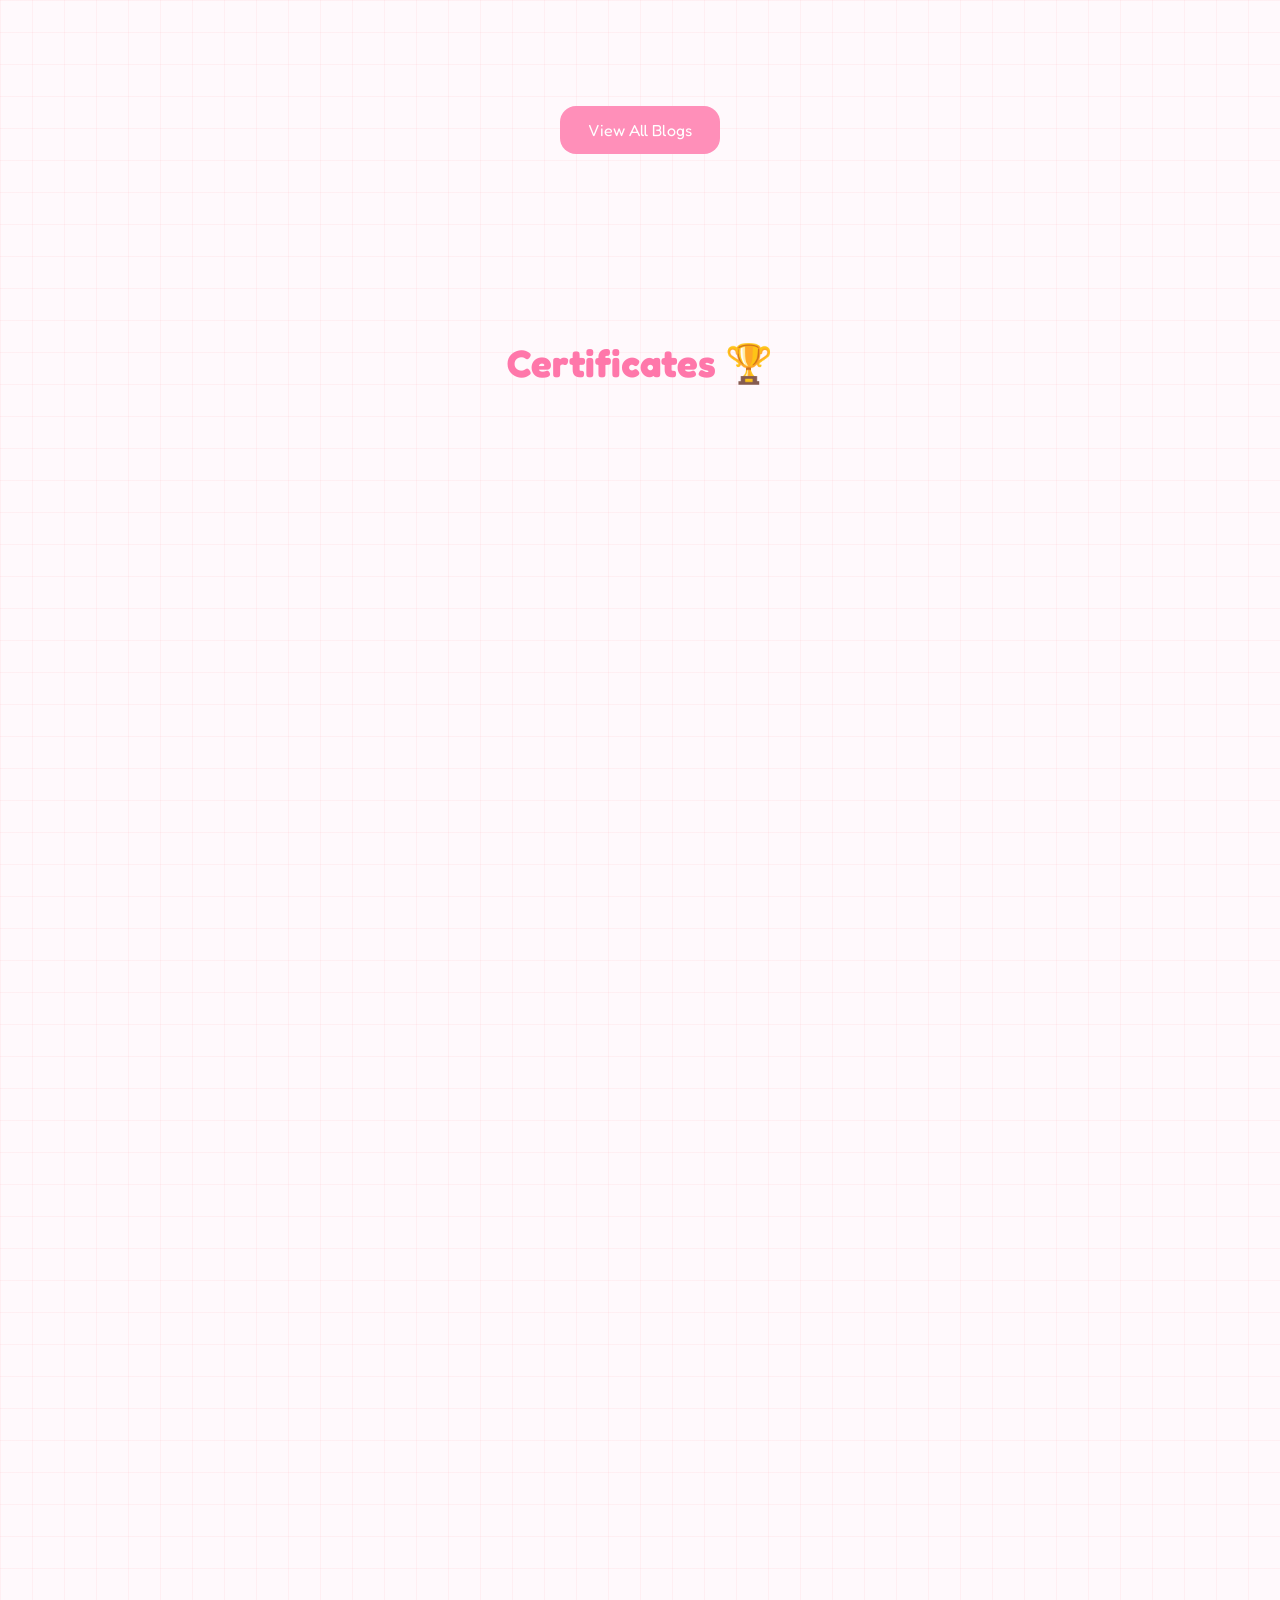
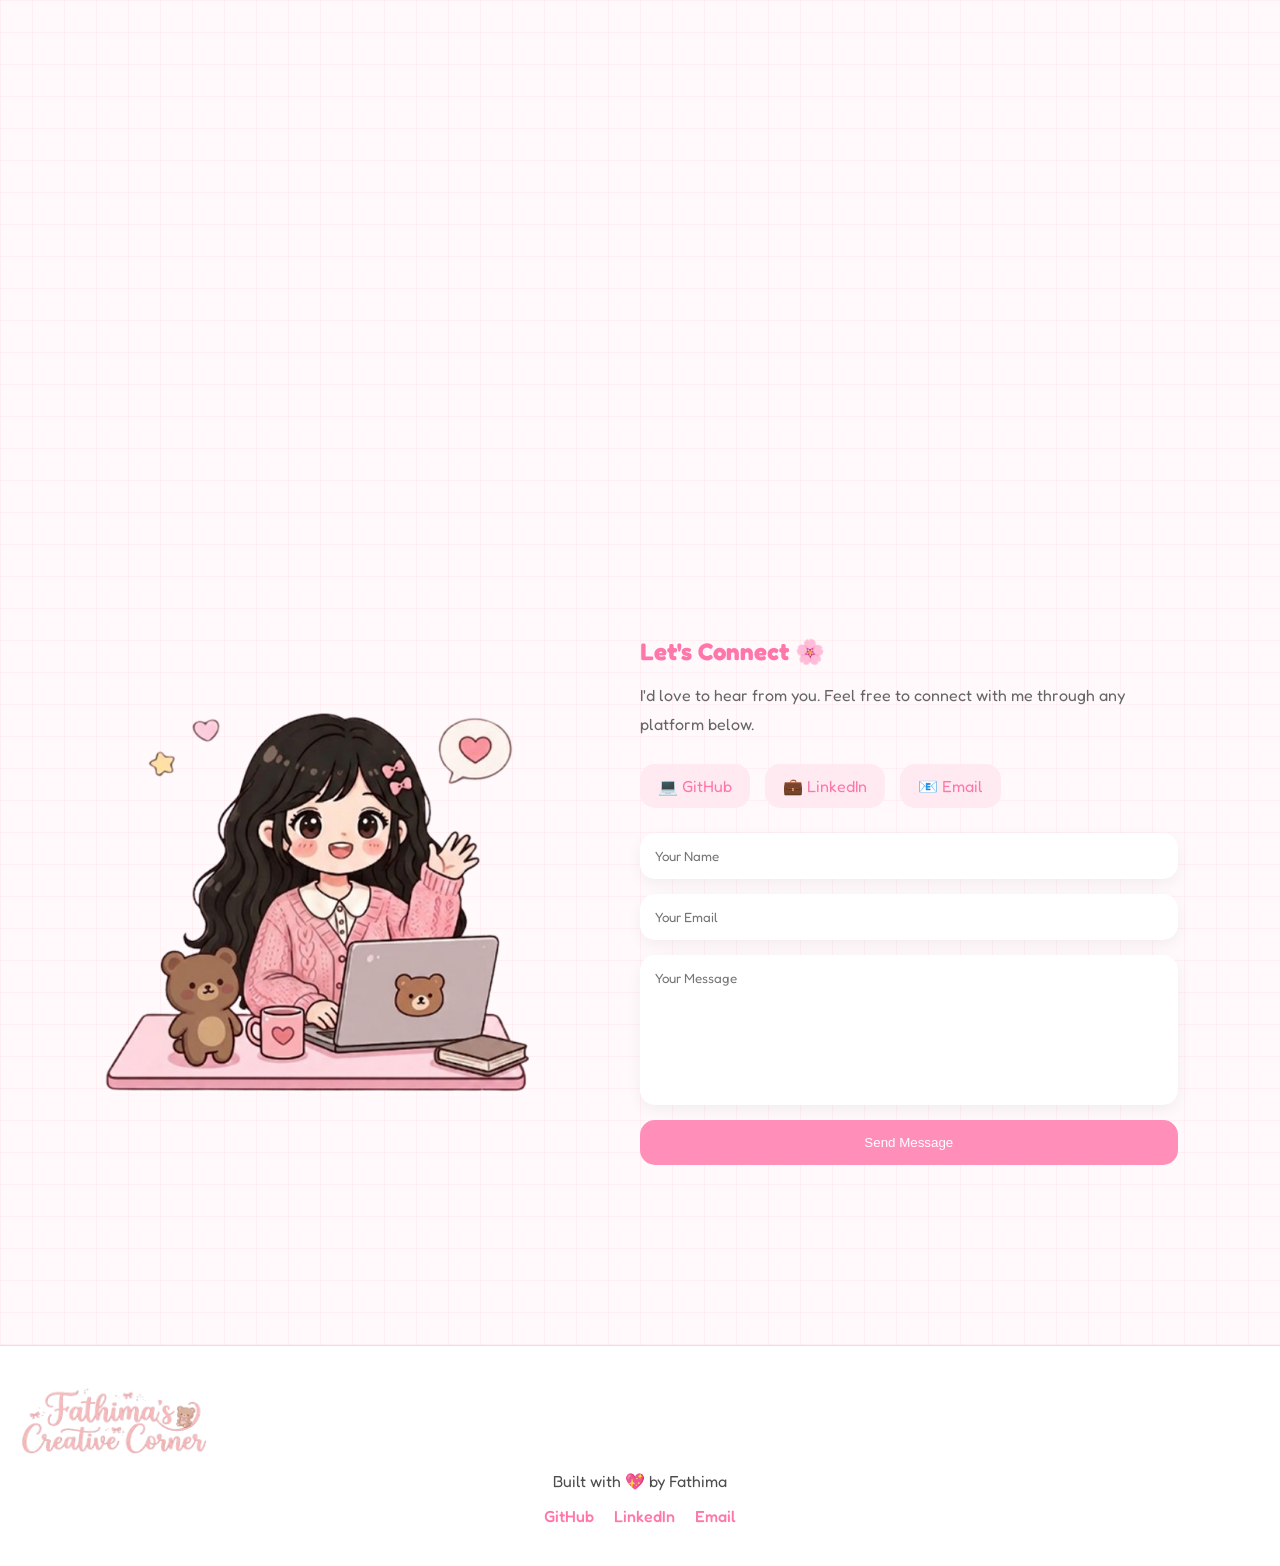
==== commit 8d20aa25: "index.html" ====
--- a/index.html
+++ b/index.html
@@ -174,6 +174,15 @@
                 <span>LLM Integration</span>
                 <span>REST APIs</span>
                 <span>Git & GitHub</span>
+                <span>VS Code</span>
+                <span>Prompt Engineering</span>
+                <span>Figma</span>
+                <span>UI/UX Design</span>
+                <span>Node.js</span>
+                <span>Express.js</span>
+                <span>Computer Vision</span>
+                <span>YOLOv8</span>
+                <span>Deep Learning</span>
 
             </div>
 
